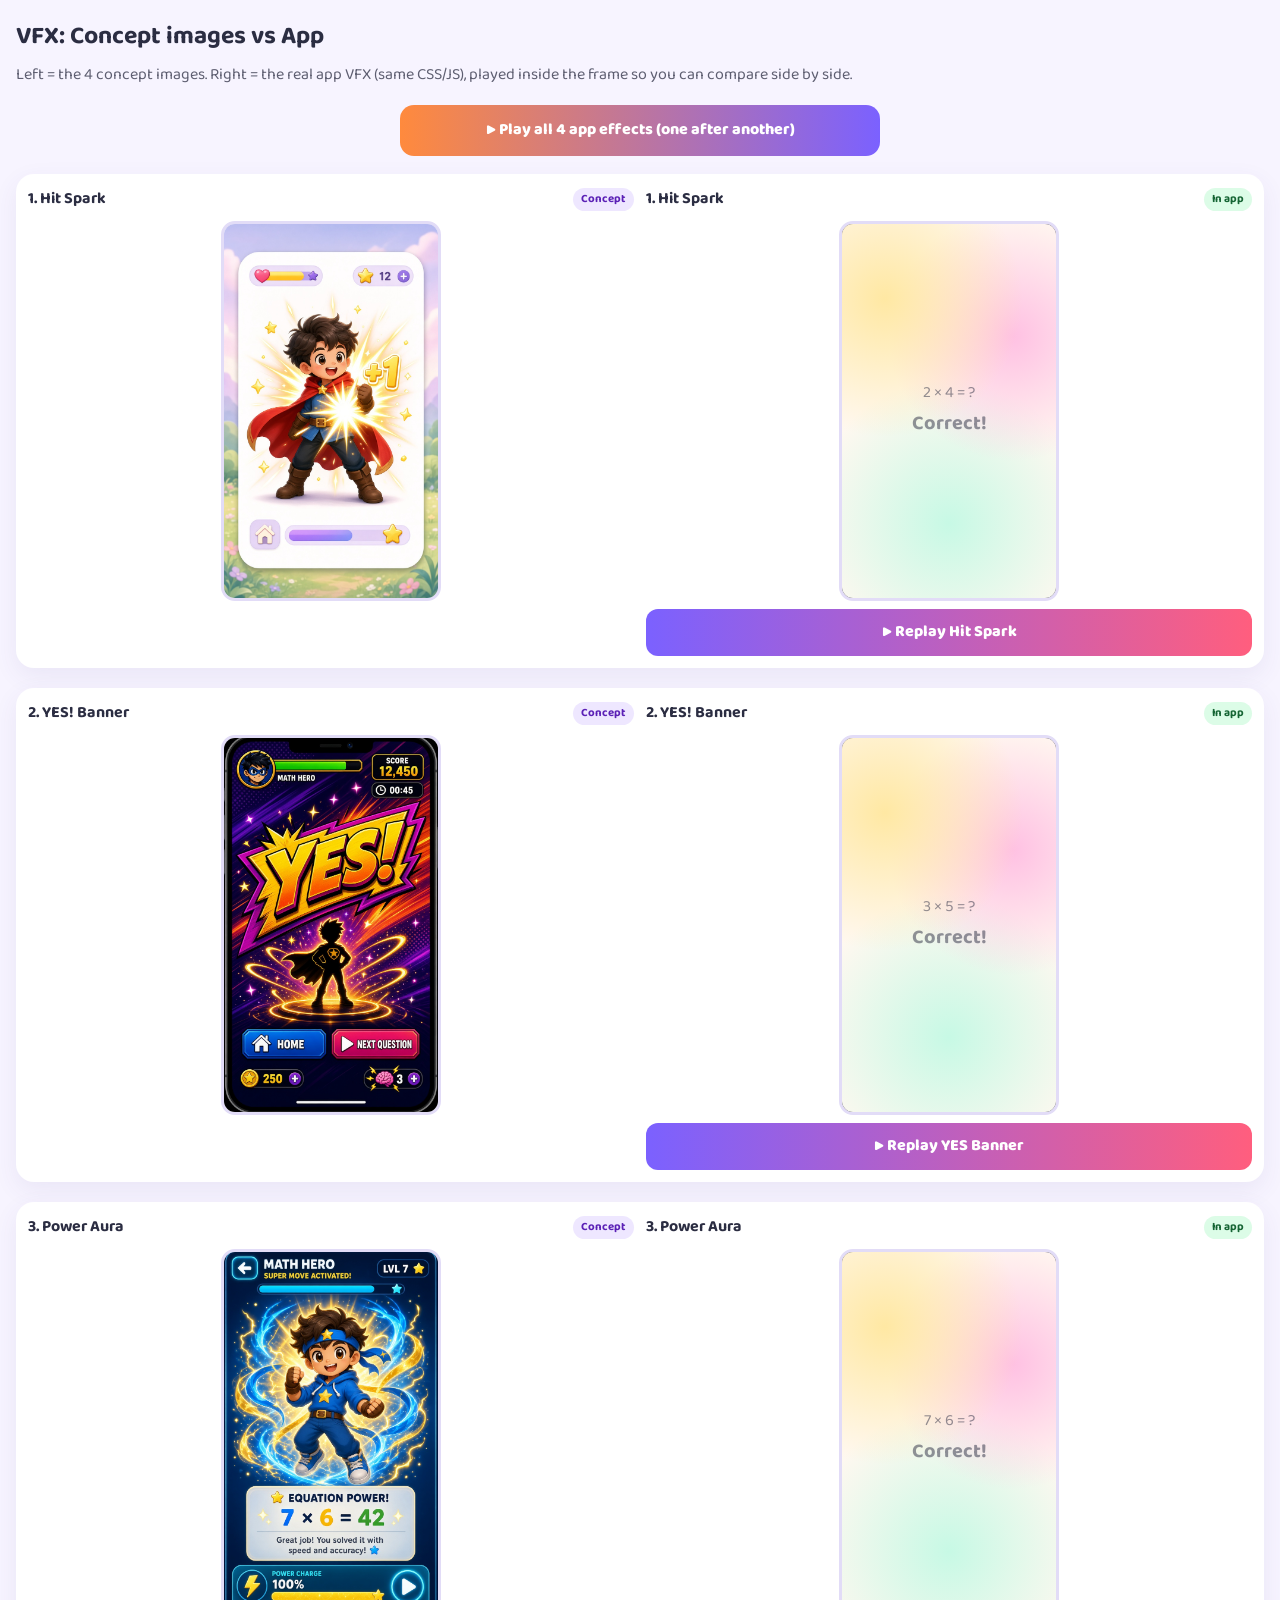
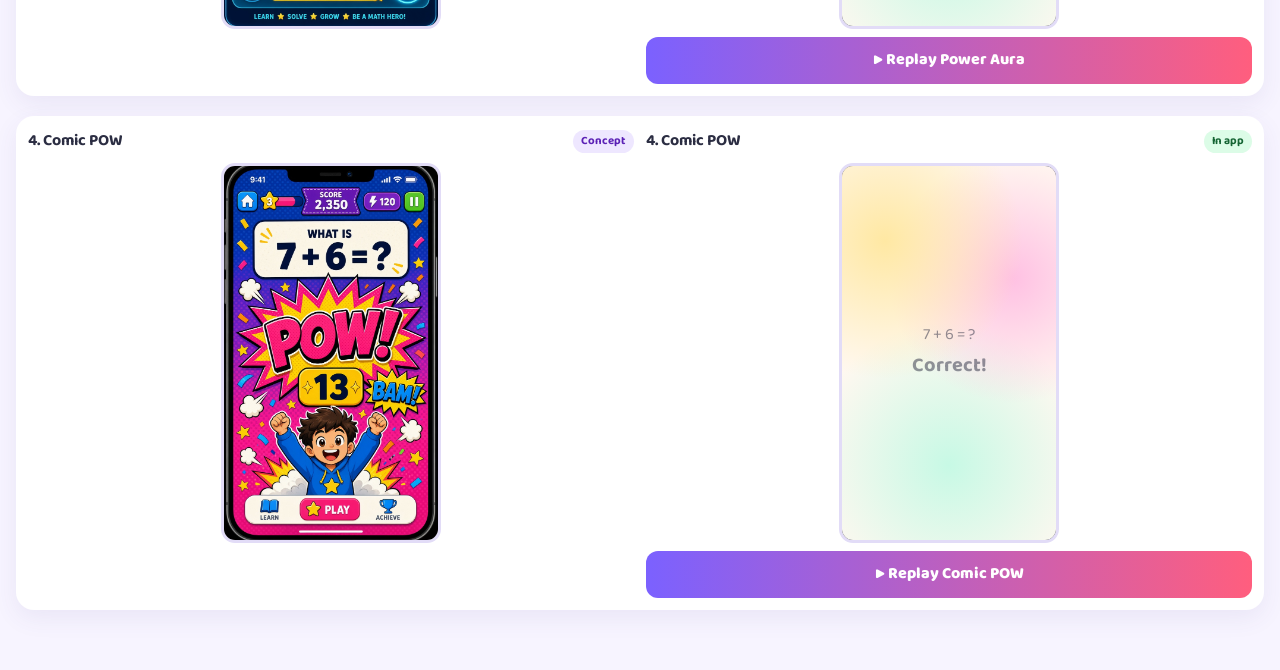
==== vfx-compare.html @ 4880e650 "Add concept-vs-app VFX compare page and richer win effects. Co-authored-by: Cursor <cursoragent@curs" ====
<!doctype html>
<html lang="en">
<head>
  <meta charset="utf-8">
  <meta name="viewport" content="width=device-width, initial-scale=1">
  <title>VFX Compare — Concept vs App</title>
  <link href="https://fonts.googleapis.com/css2?family=Baloo+Bhaijaan+2:wght@700;800&display=swap" rel="stylesheet">
  <link rel="stylesheet" href="css/vfx.css">
  <style>
    :root { --ink: #2B2D42; --bg: #F7F4FF; }
    * { box-sizing: border-box; }
    body {
      margin: 0;
      font-family: "Baloo Bhaijaan 2", system-ui, sans-serif;
      background: var(--bg);
      color: var(--ink);
      padding: 16px 16px 40px;
    }
    h1 { margin: 0 0 6px; font-size: 1.55rem; }
    .sub { margin: 0 0 18px; opacity: .75; line-height: 1.35; }
    .row {
      display: grid;
      grid-template-columns: 1fr 1fr;
      gap: 12px;
      margin-bottom: 20px;
      background: #fff;
      border-radius: 18px;
      padding: 12px;
      box-shadow: 0 8px 24px rgba(80, 60, 140, .08);
    }
    .col h2 {
      margin: 0 0 8px;
      font-size: 1rem;
      display: flex;
      justify-content: space-between;
      align-items: center;
      gap: 8px;
    }
    .tag {
      font-size: .72rem;
      padding: 2px 8px;
      border-radius: 999px;
      background: #EEE7FF;
      color: #5B21B6;
      white-space: nowrap;
    }
    .tag.app { background: #DCFCE7; color: #166534; }
    .frame {
      position: relative;
      border-radius: 14px;
      overflow: hidden;
      background: #1a1a2e;
      aspect-ratio: 9 / 16;
      max-height: 380px;
      margin: 0 auto;
      width: min(100%, 220px);
      border: 3px solid #E2DCF7;
    }
    .frame img {
      width: 100%;
      height: 100%;
      object-fit: cover;
      display: block;
    }
    .stage {
      width: 100%;
      height: 100%;
      background:
        radial-gradient(circle at 20% 20%, #FFE8A3 0, transparent 40%),
        radial-gradient(circle at 80% 30%, #FFC1E3 0, transparent 40%),
        radial-gradient(circle at 50% 80%, #C7F9E5 0, transparent 45%),
        #FFF8F0;
      display: grid;
      place-items: center;
      position: relative;
      overflow: hidden;
    }
    .stage .fake-ui {
      text-align: center;
      z-index: 1;
      opacity: .5;
      pointer-events: none;
    }
    .stage .fake-ui b { font-size: 1.25rem; }
    /* Local VFX layer clipped inside the phone frame */
    .stage .local-vfx {
      position: absolute;
      inset: 0;
      z-index: 5;
      pointer-events: none;
      opacity: 0;
      visibility: hidden;
    }
    .stage .local-vfx.on {
      opacity: 1;
      visibility: visible;
    }
    .stage .local-vfx .vfx-banner { top: 42%; }
    .stage .local-vfx .vfx-spark,
    .stage .local-vfx .vfx-aura,
    .stage .local-vfx .vfx-pow {
      left: 50%;
      top: 45%;
    }
    .stage .local-vfx .vfx-bam {
      left: 72%;
      top: 58%;
    }
    .play {
      margin-top: 8px;
      width: 100%;
      border: 0;
      border-radius: 12px;
      padding: 10px;
      font: inherit;
      font-weight: 800;
      color: #fff;
      background: linear-gradient(90deg, #7B61FF, #FF5E7E);
      cursor: pointer;
    }
    .all {
      display: block;
      width: 100%;
      max-width: 480px;
      margin: 0 auto 18px;
      border: 0;
      border-radius: 14px;
      padding: 12px;
      font: inherit;
      font-weight: 800;
      color: #fff;
      background: linear-gradient(90deg, #FF8A3D, #7B61FF);
      cursor: pointer;
    }
    @media (max-width: 700px) {
      .row { grid-template-columns: 1fr; }
      .frame { max-height: 340px; }
    }
  </style>
</head>
<body>
  <h1>VFX: Concept images vs App</h1>
  <p class="sub">Left = the 4 concept images. Right = the real app VFX (same CSS/JS), played inside the frame so you can compare side by side.</p>
  <button class="all" id="playAll" type="button">▶ Play all 4 app effects (one after another)</button>

  <section class="row">
    <div class="col">
      <h2>1. Hit Spark <span class="tag">Concept</span></h2>
      <div class="frame"><img src="img/vfx-ideas/1-hit-spark.jpg" alt="Hit spark concept"></div>
    </div>
    <div class="col">
      <h2>1. Hit Spark <span class="tag app">In app</span></h2>
      <div class="frame">
        <div class="stage" data-style="spark">
          <div class="fake-ui"><div>2 × 4 = ?</div><b>Correct!</b></div>
          <div class="local-vfx"></div>
        </div>
      </div>
      <button class="play" type="button" data-style="spark">▶ Replay Hit Spark</button>
    </div>
  </section>

  <section class="row">
    <div class="col">
      <h2>2. YES! Banner <span class="tag">Concept</span></h2>
      <div class="frame"><img src="img/vfx-ideas/2-yes-banner.jpg" alt="YES banner concept"></div>
    </div>
    <div class="col">
      <h2>2. YES! Banner <span class="tag app">In app</span></h2>
      <div class="frame">
        <div class="stage" data-style="banner">
          <div class="fake-ui"><div>3 × 5 = ?</div><b>Correct!</b></div>
          <div class="local-vfx"></div>
        </div>
      </div>
      <button class="play" type="button" data-style="banner">▶ Replay YES Banner</button>
    </div>
  </section>

  <section class="row">
    <div class="col">
      <h2>3. Power Aura <span class="tag">Concept</span></h2>
      <div class="frame"><img src="img/vfx-ideas/3-power-aura.jpg" alt="Power aura concept"></div>
    </div>
    <div class="col">
      <h2>3. Power Aura <span class="tag app">In app</span></h2>
      <div class="frame">
        <div class="stage" data-style="aura">
          <div class="fake-ui"><div>7 × 6 = ?</div><b>Correct!</b></div>
          <div class="local-vfx"></div>
        </div>
      </div>
      <button class="play" type="button" data-style="aura">▶ Replay Power Aura</button>
    </div>
  </section>

  <section class="row">
    <div class="col">
      <h2>4. Comic POW <span class="tag">Concept</span></h2>
      <div class="frame"><img src="img/vfx-ideas/4-comic-pow.jpg" alt="Comic POW concept"></div>
    </div>
    <div class="col">
      <h2>4. Comic POW <span class="tag app">In app</span></h2>
      <div class="frame">
        <div class="stage" data-style="pow">
          <div class="fake-ui"><div>7 + 6 = ?</div><b>Correct!</b></div>
          <div class="local-vfx"></div>
        </div>
      </div>
      <button class="play" type="button" data-style="pow">▶ Replay Comic POW</button>
    </div>
  </section>

  <script>
    const HTML = {
      spark: `
        <div class="vfx-flash"></div>
        <div class="vfx-tint hot"></div>
        <div class="vfx-lines"></div>
        <div class="vfx-spark">
          <i></i><i></i><i></i><i></i><i></i><i></i><i></i><i></i>
          <span class="vfx-starburst"></span>
          <b class="vfx-plus">+1</b>
        </div>`,
      banner: `
        <div class="vfx-flash soft"></div>
        <div class="vfx-tint hot"></div>
        <div class="vfx-speed"></div>
        <div class="vfx-banner"><span>YES!</span></div>`,
      aura: `
        <div class="vfx-flash soft"></div>
        <div class="vfx-tint cool"></div>
        <div class="vfx-aura">
          <span class="ring"></span><span class="ring d2"></span><span class="ring d3"></span>
          <span class="bolt"></span>
        </div>
        <div class="vfx-banner small"><span>POWER!</span></div>`,
      pow: `
        <div class="vfx-flash soft"></div>
        <div class="vfx-tint hot"></div>
        <div class="vfx-pow">
          <span class="burst"></span>
          <b>POW</b>
        </div>
        <div class="vfx-bam">BAM!</div>
        <div class="vfx-stars">⭐✨🌟💫⭐</div>`,
    };

    function play(style, holdMs = 2200) {
      const stage = document.querySelector(`.stage[data-style="${style}"]`);
      const layer = stage.querySelector('.local-vfx');
      layer.className = 'local-vfx';
      layer.innerHTML = '';
      void layer.offsetWidth;
      layer.style.setProperty('--vx', '50%');
      layer.style.setProperty('--vy', '45%');
      layer.innerHTML = HTML[style];
      layer.classList.add('on', 'mode-' + style);
      clearTimeout(layer._t);
      layer._t = setTimeout(() => {
        layer.classList.remove('on');
        layer.innerHTML = '';
      }, holdMs);
    }

    document.querySelectorAll('.play').forEach((btn) => {
      btn.addEventListener('click', () => play(btn.dataset.style));
    });

    document.getElementById('playAll').addEventListener('click', async () => {
      for (const s of ['spark', 'banner', 'aura', 'pow']) {
        document.querySelector(`.stage[data-style="${s}"]`).scrollIntoView({ block: 'center', behavior: 'smooth' });
        play(s, 2300);
        await new Promise((r) => setTimeout(r, 2400));
      }
    });

    // Auto-start: show spark then banner so the page isn't empty
    setTimeout(() => play('spark', 2500), 400);
    setTimeout(() => {
      document.querySelector('.stage[data-style="banner"]').closest('.row').scrollIntoView({ block: 'center' });
      play('banner', 2500);
    }, 3000);
  </script>
</body>
</html>
---- css/vfx.css ----
/* Fighting-game style win overlays — longer hold so kids can see them */

.vfx-host {
  position: fixed;
  inset: 0;
  z-index: 200;
  pointer-events: none;
  overflow: hidden;
  opacity: 0;
  visibility: hidden;
}
.vfx-host.on {
  opacity: 1;
  visibility: visible;
}

.vfx-flash {
  position: absolute;
  inset: 0;
  background: radial-gradient(circle at var(--vx, 50%) var(--vy, 45%), rgba(255, 255, 255, .95), transparent 58%);
  animation: vfx-flash 1.1s ease-out forwards;
}
.vfx-flash.soft {
  background: radial-gradient(circle at 50% 42%, rgba(255, 230, 140, .75), transparent 62%);
}

.vfx-tint {
  position: absolute;
  inset: 0;
  background: rgba(123, 97, 255, .28);
  animation: vfx-tint 1.8s ease-out forwards;
}
.vfx-tint.hot { background: rgba(255, 94, 126, .32); }
.vfx-tint.cool { background: rgba(34, 211, 238, .28); }

@keyframes vfx-flash {
  0% { opacity: 1; }
  35% { opacity: .7; }
  100% { opacity: 0; }
}
@keyframes vfx-tint {
  0%, 55% { opacity: 1; }
  100% { opacity: 0; }
}

.vfx-lines,
.vfx-speed {
  position: absolute;
  inset: -10%;
  background:
    repeating-conic-gradient(from 0deg at 50% 50%, transparent 0 7deg, rgba(255, 255, 255, .35) 7deg 8deg);
  mix-blend-mode: screen;
  animation: vfx-spin 1.6s linear forwards;
  opacity: .85;
}
.vfx-speed {
  background:
    linear-gradient(115deg, transparent 30%, rgba(255, 80, 160, .55) 48%, transparent 55%),
    linear-gradient(65deg, transparent 35%, rgba(255, 200, 40, .55) 50%, transparent 60%);
  animation: vfx-slash 1.4s ease-out forwards;
}
@keyframes vfx-spin {
  0% { transform: scale(.75) rotate(0); opacity: .9; }
  55% { transform: scale(1.25) rotate(18deg); opacity: .75; }
  100% { transform: scale(1.5) rotate(28deg); opacity: 0; }
}
@keyframes vfx-slash {
  0% { transform: scaleX(.15); opacity: 1; }
  50% { transform: scaleX(1.1); opacity: .85; }
  100% { transform: scaleX(1.3); opacity: 0; }
}

.vfx-spark {
  position: absolute;
  left: var(--vx, 50%);
  top: var(--vy, 45%);
  width: 0;
  height: 0;
  translate: -50% -50%;
}
.vfx-spark i {
  position: absolute;
  left: 0;
  top: 0;
  width: 14px;
  height: 70px;
  margin-left: -7px;
  margin-top: -70px;
  background: linear-gradient(#fff, #FFE566, #FF8A3D);
  border-radius: 6px;
  transform-origin: center bottom;
  animation: vfx-ray 1.5s ease-out forwards;
  box-shadow: 0 0 12px #FFCC00;
}
.vfx-spark i:nth-child(1) { transform: rotate(0deg); }
.vfx-spark i:nth-child(2) { transform: rotate(45deg); animation-delay: .03s; }
.vfx-spark i:nth-child(3) { transform: rotate(90deg); animation-delay: .06s; }
.vfx-spark i:nth-child(4) { transform: rotate(135deg); animation-delay: .03s; }
.vfx-spark i:nth-child(5) { transform: rotate(180deg); }
.vfx-spark i:nth-child(6) { transform: rotate(225deg); animation-delay: .05s; }
.vfx-spark i:nth-child(7) { transform: rotate(270deg); }
.vfx-spark i:nth-child(8) { transform: rotate(315deg); animation-delay: .06s; }

.vfx-starburst {
  position: absolute;
  left: 0;
  top: 0;
  width: 160px;
  height: 160px;
  translate: -50% -50%;
  background: radial-gradient(circle, #FFF7AD 0 18%, #FFCC00 19% 34%, transparent 35%);
  clip-path: polygon(50% 0%, 61% 30%, 98% 20%, 72% 48%, 100% 60%, 72% 68%, 92% 98%, 58% 78%, 50% 100%, 42% 78%, 10% 98%, 28% 68%, 0% 58%, 28% 45%, 4% 18%, 40% 30%);
  animation: vfx-powburst 2s ease-out forwards;
}
.vfx-plus {
  position: absolute;
  left: 36px;
  top: -36px;
  translate: 0 -100%;
  color: #FFCC00;
  font-size: 3.2rem;
  font-weight: 900;
  text-shadow: 0 4px 0 #B45309, 0 0 22px #fff, 2px 2px 0 #7C2D12;
  animation: vfx-pop 1.8s cubic-bezier(.2, 1.4, .4, 1) forwards;
}
.vfx-bam {
  position: absolute;
  left: calc(var(--vx, 50%) + 70px);
  top: calc(var(--vy, 45%) + 40px);
  translate: -50% -50%;
  padding: 6px 12px;
  border-radius: 10px;
  background: #38BDF8;
  color: #fff;
  font-size: 1.4rem;
  font-weight: 900;
  box-shadow: 0 4px 0 #0369A1;
  animation: vfx-pop 2s ease-out forwards;
}
@keyframes vfx-ray {
  0% { height: 12px; opacity: 1; filter: brightness(1.5); }
  40% { height: 100px; opacity: 1; }
  100% { height: 120px; opacity: 0; }
}
@keyframes vfx-pop {
  0% { transform: scale(.3); opacity: 0; }
  20% { transform: scale(1.35); opacity: 1; }
  70% { transform: scale(1.1) translateY(-20px); opacity: 1; }
  100% { transform: scale(1) translateY(-44px); opacity: 0; }
}

.vfx-banner {
  position: absolute;
  left: 50%;
  top: 40%;
  translate: -50% -50%;
  padding: 16px 40px;
  border-radius: 14px;
  background: linear-gradient(90deg, #FF5E7E, #FFB13D 55%, #F5B700);
  box-shadow: 0 10px 0 #B45309, 0 0 50px rgba(255, 180, 40, .75);
  /* Pop in → hold long → fade out */
  animation: vfx-banner 2.1s cubic-bezier(.2, 1.3, .4, 1) forwards;
  z-index: 2;
}
.vfx-banner.small {
  top: 58%;
  padding: 10px 24px;
  animation-duration: 2s;
}
.vfx-banner span {
  display: block;
  color: #fff;
  font-size: clamp(2.4rem, 11vw, 3.4rem);
  font-weight: 900;
  letter-spacing: .04em;
  text-shadow: 0 4px 0 rgba(0, 0, 0, .28);
  white-space: nowrap;
}
.vfx-banner.small span { font-size: clamp(1.5rem, 6.5vw, 2.1rem); }
@keyframes vfx-banner {
  0% { transform: rotate(-10deg) scale(.35); opacity: 0; }
  15% { transform: rotate(-8deg) scale(1.18); opacity: 1; }
  70% { transform: rotate(-8deg) scale(1); opacity: 1; }
  100% { transform: rotate(-6deg) scale(1.06); opacity: 0; }
}

.vfx-aura {
  position: absolute;
  left: var(--vx, 50%);
  top: var(--vy, 45%);
  width: 240px;
  height: 240px;
  translate: -50% -50%;
}
.vfx-aura .ring {
  position: absolute;
  inset: 22%;
  border: 5px solid #5EEAD4;
  border-radius: 50%;
  box-shadow: 0 0 28px #22D3EE, inset 0 0 24px rgba(250, 204, 21, .7);
  animation: vfx-ring 1.8s ease-out forwards;
}
.vfx-aura .ring.d2 { inset: 8%; border-color: #FDE047; animation-delay: .1s; }
.vfx-aura .ring.d3 { inset: -12%; border-color: #A78BFA; animation-delay: .2s; }
.vfx-aura .bolt {
  position: absolute;
  inset: 0;
  background:
    radial-gradient(circle, rgba(255, 255, 255, .95) 0 10%, transparent 11%),
    conic-gradient(from 20deg, transparent 0 18%, #67E8F9 20%, transparent 24%, transparent 48%, #FDE047 50%, transparent 54%);
  animation: vfx-bolt 1.7s ease-out forwards;
  border-radius: 50%;
}
@keyframes vfx-ring {
  0% { transform: scale(.25); opacity: 1; }
  55% { transform: scale(1.2); opacity: .85; }
  100% { transform: scale(1.7); opacity: 0; }
}
@keyframes vfx-bolt {
  0% { transform: scale(.4) rotate(0); opacity: 1; }
  55% { transform: scale(1.15) rotate(30deg); opacity: .9; }
  100% { transform: scale(1.45) rotate(50deg); opacity: 0; }
}

.vfx-pow {
  position: absolute;
  left: var(--vx, 50%);
  top: var(--vy, 45%);
  width: 220px;
  height: 220px;
  translate: -50% -50%;
}
.vfx-pow .burst {
  position: absolute;
  inset: 0;
  background: radial-gradient(circle, #FFF7AD 0 28%, #FF6FB5 29% 52%, #FFB13D 53% 70%, transparent 71%);
  clip-path: polygon(50% 0%, 63% 28%, 95% 18%, 78% 45%, 100% 55%, 78% 65%, 92% 90%, 62% 78%, 50% 100%, 38% 78%, 10% 92%, 22% 65%, 0% 55%, 22% 42%, 6% 16%, 37% 28%);
  animation: vfx-powburst 2s cubic-bezier(.2, 1.3, .4, 1) forwards;
}
.vfx-pow b {
  position: absolute;
  inset: 0;
  display: grid;
  place-items: center;
  color: #fff;
  font-size: 2.8rem;
  font-weight: 900;
  text-shadow: 0 4px 0 #9D174D;
  animation: vfx-pop 2s ease-out forwards;
}
.vfx-stars {
  position: absolute;
  left: 50%;
  top: 52%;
  translate: -50% -50%;
  font-size: 2.1rem;
  letter-spacing: .4em;
  animation: vfx-stars 2s ease-out forwards;
}
@keyframes vfx-powburst {
  0% { transform: scale(.15) rotate(-25deg); opacity: 0; }
  18% { transform: scale(1.2) rotate(8deg); opacity: 1; }
  70% { transform: scale(1.15) rotate(0); opacity: 1; }
  100% { transform: scale(1.5) rotate(0); opacity: 0; }
}
@keyframes vfx-stars {
  0% { transform: scale(.4); opacity: 0; }
  20% { opacity: 1; }
  70% { transform: scale(1.25) translateY(-16px); opacity: 1; }
  100% { transform: scale(1.5) translateY(-44px); opacity: 0; }
}
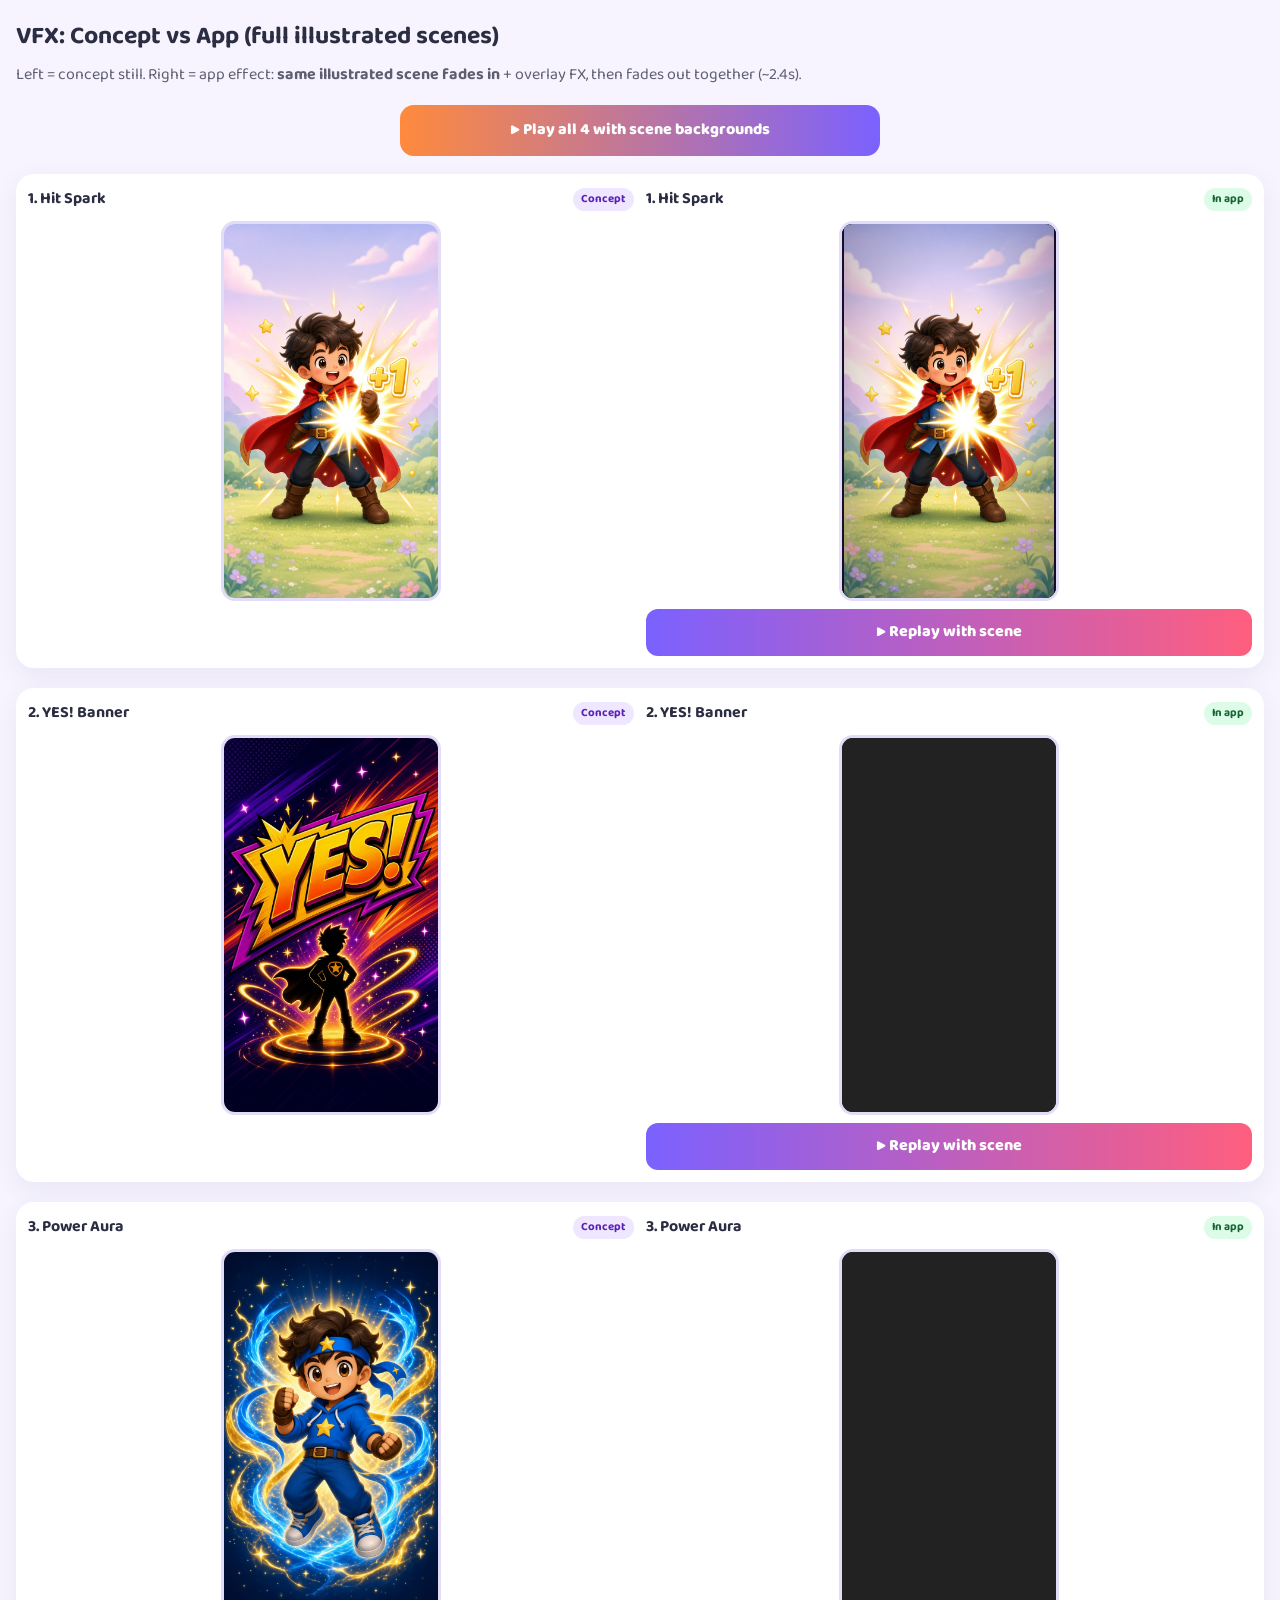
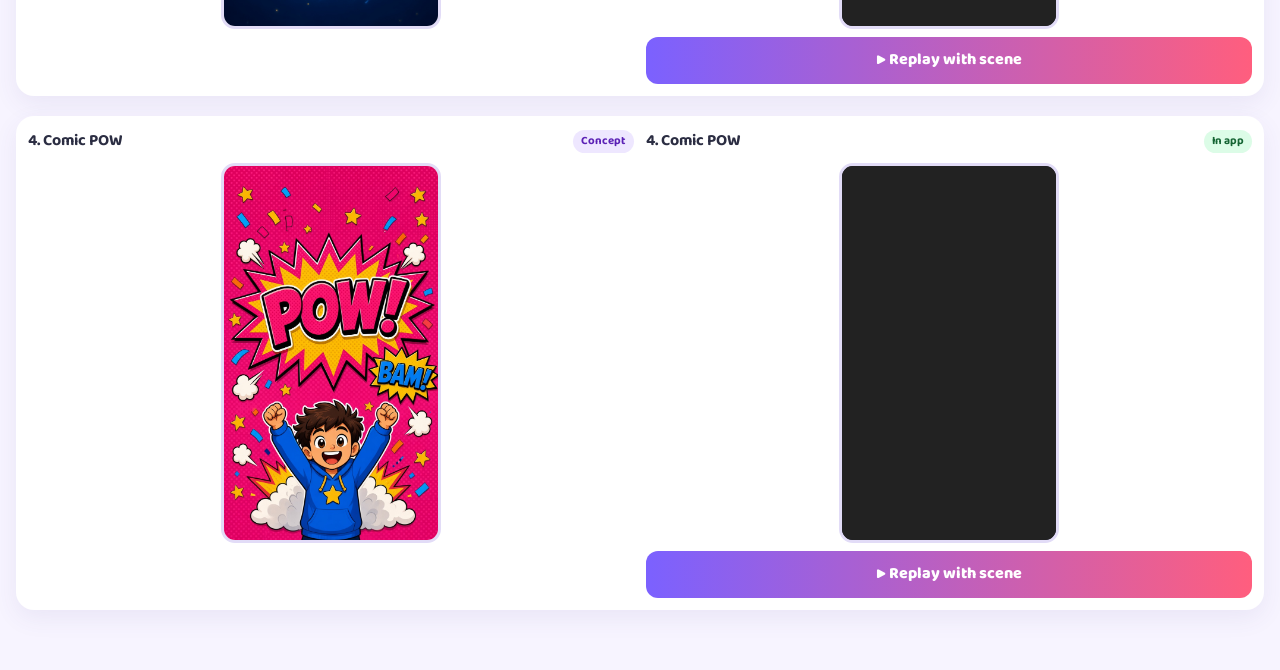
==== commit 009eedc3: "Add gender win VFX, end finales with cheer, and fix door time labels. Girl point-score scenes and 5x" ====
--- a/vfx-compare.html
+++ b/vfx-compare.html
@@ -3,7 +3,7 @@
 <head>
   <meta charset="utf-8">
   <meta name="viewport" content="width=device-width, initial-scale=1">
-  <title>VFX Compare — Concept vs App</title>
+  <title>VFX Compare — Concept vs App (with scenes)</title>
   <link href="https://fonts.googleapis.com/css2?family=Baloo+Bhaijaan+2:wght@700;800&display=swap" rel="stylesheet">
   <link rel="stylesheet" href="css/vfx.css">
   <style>
@@ -65,24 +65,10 @@
     .stage {
       width: 100%;
       height: 100%;
-      background:
-        radial-gradient(circle at 20% 20%, #FFE8A3 0, transparent 40%),
-        radial-gradient(circle at 80% 30%, #FFC1E3 0, transparent 40%),
-        radial-gradient(circle at 50% 80%, #C7F9E5 0, transparent 45%),
-        #FFF8F0;
-      display: grid;
-      place-items: center;
       position: relative;
       overflow: hidden;
-    }
-    .stage .fake-ui {
-      text-align: center;
-      z-index: 1;
-      opacity: .5;
-      pointer-events: none;
-    }
-    .stage .fake-ui b { font-size: 1.25rem; }
-    /* Local VFX layer clipped inside the phone frame */
+      background: #222;
+    }
     .stage .local-vfx {
       position: absolute;
       inset: 0;
@@ -90,22 +76,32 @@
       pointer-events: none;
       opacity: 0;
       visibility: hidden;
-    }
-    .stage .local-vfx.on {
-      opacity: 1;
-      visibility: visible;
-    }
-    .stage .local-vfx .vfx-banner { top: 42%; }
-    .stage .local-vfx .vfx-spark,
-    .stage .local-vfx .vfx-aura,
-    .stage .local-vfx .vfx-pow {
-      left: 50%;
-      top: 45%;
-    }
-    .stage .local-vfx .vfx-bam {
-      left: 72%;
-      top: 58%;
-    }
+      transition: opacity .35s ease;
+    }
+    .stage .local-vfx.on { opacity: 1; visibility: visible; }
+    .stage .local-vfx.leaving { opacity: 0; }
+    .stage .local-vfx {
+      --vx: 50%;
+      --vy: 45%;
+    }
+    .stage .local-vfx {
+      background: #1a1030;
+    }
+    .stage .local-vfx .vfx-scene {
+      position: absolute;
+      inset: 0;
+      z-index: 0;
+      width: 100%;
+      height: 100%;
+      object-fit: contain;
+      object-position: center;
+    }
+    .stage .local-vfx .vfx-scene-shade {
+      position: absolute;
+      inset: 0;
+      z-index: 1;
+    }
+    .stage .local-vfx .vfx-fx { position: absolute; inset: 0; z-index: 5; }
     .play {
       margin-top: 8px;
       width: 100%;
@@ -139,9 +135,9 @@
   </style>
 </head>
 <body>
-  <h1>VFX: Concept images vs App</h1>
-  <p class="sub">Left = the 4 concept images. Right = the real app VFX (same CSS/JS), played inside the frame so you can compare side by side.</p>
-  <button class="all" id="playAll" type="button">▶ Play all 4 app effects (one after another)</button>
+  <h1>VFX: Concept vs App (full illustrated scenes)</h1>
+  <p class="sub">Left = concept still. Right = app effect: <b>same illustrated scene fades in</b> + overlay FX, then fades out together (~2.4s).</p>
+  <button class="all" id="playAll" type="button">▶ Play all 4 with scene backgrounds</button>
 
   <section class="row">
     <div class="col">
@@ -150,13 +146,8 @@
     </div>
     <div class="col">
       <h2>1. Hit Spark <span class="tag app">In app</span></h2>
-      <div class="frame">
-        <div class="stage" data-style="spark">
-          <div class="fake-ui"><div>2 × 4 = ?</div><b>Correct!</b></div>
-          <div class="local-vfx"></div>
-        </div>
-      </div>
-      <button class="play" type="button" data-style="spark">▶ Replay Hit Spark</button>
+      <div class="frame"><div class="stage" data-style="spark"><div class="local-vfx"></div></div></div>
+      <button class="play" type="button" data-style="spark">▶ Replay with scene</button>
     </div>
   </section>
 
@@ -167,13 +158,8 @@
     </div>
     <div class="col">
       <h2>2. YES! Banner <span class="tag app">In app</span></h2>
-      <div class="frame">
-        <div class="stage" data-style="banner">
-          <div class="fake-ui"><div>3 × 5 = ?</div><b>Correct!</b></div>
-          <div class="local-vfx"></div>
-        </div>
-      </div>
-      <button class="play" type="button" data-style="banner">▶ Replay YES Banner</button>
+      <div class="frame"><div class="stage" data-style="banner"><div class="local-vfx"></div></div></div>
+      <button class="play" type="button" data-style="banner">▶ Replay with scene</button>
     </div>
   </section>
 
@@ -184,13 +170,8 @@
     </div>
     <div class="col">
       <h2>3. Power Aura <span class="tag app">In app</span></h2>
-      <div class="frame">
-        <div class="stage" data-style="aura">
-          <div class="fake-ui"><div>7 × 6 = ?</div><b>Correct!</b></div>
-          <div class="local-vfx"></div>
-        </div>
-      </div>
-      <button class="play" type="button" data-style="aura">▶ Replay Power Aura</button>
+      <div class="frame"><div class="stage" data-style="aura"><div class="local-vfx"></div></div></div>
+      <button class="play" type="button" data-style="aura">▶ Replay with scene</button>
     </div>
   </section>
 
@@ -201,65 +182,44 @@
     </div>
     <div class="col">
       <h2>4. Comic POW <span class="tag app">In app</span></h2>
-      <div class="frame">
-        <div class="stage" data-style="pow">
-          <div class="fake-ui"><div>7 + 6 = ?</div><b>Correct!</b></div>
-          <div class="local-vfx"></div>
-        </div>
-      </div>
-      <button class="play" type="button" data-style="pow">▶ Replay Comic POW</button>
-    </div>
-  </section>
-
+      <div class="frame"><div class="stage" data-style="pow"><div class="local-vfx"></div></div></div>
+      <button class="play" type="button" data-style="pow">▶ Replay with scene</button>
+    </div>
+  </section>
+
+  <script src="js/vfx.js"></script>
   <script>
-    const HTML = {
-      spark: `
-        <div class="vfx-flash"></div>
-        <div class="vfx-tint hot"></div>
-        <div class="vfx-lines"></div>
-        <div class="vfx-spark">
-          <i></i><i></i><i></i><i></i><i></i><i></i><i></i><i></i>
-          <span class="vfx-starburst"></span>
-          <b class="vfx-plus">+1</b>
-        </div>`,
-      banner: `
-        <div class="vfx-flash soft"></div>
-        <div class="vfx-tint hot"></div>
-        <div class="vfx-speed"></div>
-        <div class="vfx-banner"><span>YES!</span></div>`,
-      aura: `
-        <div class="vfx-flash soft"></div>
-        <div class="vfx-tint cool"></div>
-        <div class="vfx-aura">
-          <span class="ring"></span><span class="ring d2"></span><span class="ring d3"></span>
-          <span class="bolt"></span>
-        </div>
-        <div class="vfx-banner small"><span>POWER!</span></div>`,
-      pow: `
-        <div class="vfx-flash soft"></div>
-        <div class="vfx-tint hot"></div>
-        <div class="vfx-pow">
-          <span class="burst"></span>
-          <b>POW</b>
-        </div>
-        <div class="vfx-bam">BAM!</div>
-        <div class="vfx-stars">⭐✨🌟💫⭐</div>`,
+    const FX = {
+      spark: `<div class="vfx-flash"></div><div class="vfx-lines"></div><div class="vfx-spark"><i></i><i></i><i></i><i></i><i></i><i></i><i></i><i></i><span class="vfx-starburst"></span><b class="vfx-plus">+1</b></div>`,
+      banner: `<div class="vfx-flash soft"></div><div class="vfx-speed"></div><div class="vfx-banner"><span>YES!</span></div>`,
+      aura: `<div class="vfx-flash soft"></div><div class="vfx-aura"><span class="ring"></span><span class="ring d2"></span><span class="ring d3"></span><span class="bolt"></span></div><div class="vfx-banner small"><span>POWER!</span></div>`,
+      pow: `<div class="vfx-flash soft"></div><div class="vfx-pow"><span class="burst"></span><b>POW</b></div><div class="vfx-bam">BAM!</div><div class="vfx-stars">⭐✨🌟💫⭐</div>`,
     };
 
-    function play(style, holdMs = 2200) {
+    function play(style, holdMs = 2400) {
       const stage = document.querySelector(`.stage[data-style="${style}"]`);
       const layer = stage.querySelector('.local-vfx');
+      const scene = Vfx.SCENES[style];
+      clearTimeout(layer._t);
+      clearTimeout(layer._t2);
       layer.className = 'local-vfx';
       layer.innerHTML = '';
       void layer.offsetWidth;
       layer.style.setProperty('--vx', '50%');
       layer.style.setProperty('--vy', '45%');
-      layer.innerHTML = HTML[style];
+      layer.innerHTML = `
+        <div class="vfx-scene-wrap">
+          <img class="vfx-scene" src="${scene}" alt="">
+        </div>
+        <div class="vfx-scene-shade"></div>
+        <div class="vfx-fx">${FX[style]}</div>`;
       layer.classList.add('on', 'mode-' + style);
-      clearTimeout(layer._t);
       layer._t = setTimeout(() => {
-        layer.classList.remove('on');
-        layer.innerHTML = '';
+        layer.classList.add('leaving');
+        layer._t2 = setTimeout(() => {
+          layer.classList.remove('on', 'leaving');
+          layer.innerHTML = '';
+        }, 380);
       }, holdMs);
     }
 
@@ -270,17 +230,16 @@
     document.getElementById('playAll').addEventListener('click', async () => {
       for (const s of ['spark', 'banner', 'aura', 'pow']) {
         document.querySelector(`.stage[data-style="${s}"]`).scrollIntoView({ block: 'center', behavior: 'smooth' });
-        play(s, 2300);
-        await new Promise((r) => setTimeout(r, 2400));
+        play(s, 2400);
+        await new Promise((r) => setTimeout(r, 2900));
       }
     });
 
-    // Auto-start: show spark then banner so the page isn't empty
-    setTimeout(() => play('spark', 2500), 400);
+    setTimeout(() => play('spark', 2600), 500);
     setTimeout(() => {
       document.querySelector('.stage[data-style="banner"]').closest('.row').scrollIntoView({ block: 'center' });
-      play('banner', 2500);
-    }, 3000);
+      play('banner', 2600);
+    }, 3200);
   </script>
 </body>
 </html>
--- a/css/vfx.css
+++ b/css/vfx.css
@@ -1,73 +1,108 @@
-/* Fighting-game style win overlays — longer hold so kids can see them */
+/* Win VFX: full-viewport host, illustration FITTED inside, CSS FX clearly on top */
 
 .vfx-host {
   position: fixed;
   inset: 0;
-  z-index: 200;
+  width: 100%;
+  height: 100%;
+  z-index: 9999;
   pointer-events: none;
   overflow: hidden;
   opacity: 0;
   visibility: hidden;
+  transition: opacity .3s ease;
+  background: #1a1030;
+  display: flex;
+  align-items: center;
+  justify-content: center;
 }
 .vfx-host.on {
   opacity: 1;
   visibility: visible;
 }
+.vfx-host.leaving {
+  opacity: 0;
+}
+
+/* Wrapper keeps the whole illustration on-screen (never larger than viewport) */
+.vfx-scene-wrap {
+  position: absolute;
+  inset: 0;
+  z-index: 0;
+  display: flex;
+  align-items: center;
+  justify-content: center;
+  overflow: hidden;
+}
+.vfx-scene {
+  display: block;
+  width: auto;
+  height: auto;
+  max-width: 100%;
+  max-height: 100%;
+  object-fit: contain;
+  object-position: center;
+}
+.vfx-scene-shade {
+  position: absolute;
+  inset: 0;
+  z-index: 1;
+  background: radial-gradient(ellipse at 50% 45%, transparent 40%, rgba(10, 5, 25, .3) 100%);
+  pointer-events: none;
+}
+
+/* CSS FX always above the illustration */
+.vfx-fx {
+  position: absolute;
+  inset: 0;
+  z-index: 5;
+  pointer-events: none;
+}
 
 .vfx-flash {
   position: absolute;
   inset: 0;
-  background: radial-gradient(circle at var(--vx, 50%) var(--vy, 45%), rgba(255, 255, 255, .95), transparent 58%);
-  animation: vfx-flash 1.1s ease-out forwards;
+  z-index: 1;
+  background: radial-gradient(circle at var(--vx, 50%) var(--vy, 45%), rgba(255, 255, 255, .9), transparent 55%);
+  animation: vfx-flash 1.2s ease-out forwards;
 }
 .vfx-flash.soft {
-  background: radial-gradient(circle at 50% 42%, rgba(255, 230, 140, .75), transparent 62%);
-}
-
-.vfx-tint {
-  position: absolute;
-  inset: 0;
-  background: rgba(123, 97, 255, .28);
-  animation: vfx-tint 1.8s ease-out forwards;
-}
-.vfx-tint.hot { background: rgba(255, 94, 126, .32); }
-.vfx-tint.cool { background: rgba(34, 211, 238, .28); }
+  background: radial-gradient(circle at 50% 42%, rgba(255, 240, 160, .8), transparent 60%);
+}
 
 @keyframes vfx-flash {
   0% { opacity: 1; }
-  35% { opacity: .7; }
-  100% { opacity: 0; }
-}
-@keyframes vfx-tint {
-  0%, 55% { opacity: 1; }
+  40% { opacity: .55; }
   100% { opacity: 0; }
 }
 
 .vfx-lines,
 .vfx-speed {
   position: absolute;
-  inset: -10%;
+  inset: -5%;
+  z-index: 2;
+  opacity: .95;
+}
+.vfx-lines {
   background:
-    repeating-conic-gradient(from 0deg at 50% 50%, transparent 0 7deg, rgba(255, 255, 255, .35) 7deg 8deg);
-  mix-blend-mode: screen;
+    repeating-conic-gradient(from 0deg at 50% 50%, transparent 0 7deg, rgba(255, 255, 255, .55) 7deg 8deg);
   animation: vfx-spin 1.6s linear forwards;
-  opacity: .85;
 }
 .vfx-speed {
   background:
-    linear-gradient(115deg, transparent 30%, rgba(255, 80, 160, .55) 48%, transparent 55%),
-    linear-gradient(65deg, transparent 35%, rgba(255, 200, 40, .55) 50%, transparent 60%);
+    linear-gradient(115deg, transparent 28%, rgba(255, 80, 160, .75) 48%, transparent 56%),
+    linear-gradient(65deg, transparent 32%, rgba(255, 210, 40, .75) 50%, transparent 62%);
   animation: vfx-slash 1.4s ease-out forwards;
 }
 @keyframes vfx-spin {
-  0% { transform: scale(.75) rotate(0); opacity: .9; }
-  55% { transform: scale(1.25) rotate(18deg); opacity: .75; }
-  100% { transform: scale(1.5) rotate(28deg); opacity: 0; }
+  0% { transform: scale(.8) rotate(0); opacity: 1; }
+  55% { transform: scale(1.2) rotate(16deg); opacity: .85; }
+  100% { transform: scale(1.45) rotate(26deg); opacity: 0; }
 }
 @keyframes vfx-slash {
-  0% { transform: scaleX(.15); opacity: 1; }
-  50% { transform: scaleX(1.1); opacity: .85; }
-  100% { transform: scaleX(1.3); opacity: 0; }
+  0% { transform: scaleX(.2); opacity: 1; }
+  50% { transform: scaleX(1.05); opacity: .9; }
+  100% { transform: scaleX(1.25); opacity: 0; }
 }
 
 .vfx-spark {
@@ -77,20 +112,21 @@
   width: 0;
   height: 0;
   translate: -50% -50%;
+  z-index: 6;
 }
 .vfx-spark i {
   position: absolute;
   left: 0;
   top: 0;
-  width: 14px;
-  height: 70px;
-  margin-left: -7px;
-  margin-top: -70px;
+  width: clamp(12px, 3.2vw, 18px);
+  height: clamp(70px, 18vw, 130px);
+  margin-left: calc(clamp(12px, 3.2vw, 18px) / -2);
+  margin-top: calc(clamp(70px, 18vw, 130px) * -1);
   background: linear-gradient(#fff, #FFE566, #FF8A3D);
   border-radius: 6px;
   transform-origin: center bottom;
-  animation: vfx-ray 1.5s ease-out forwards;
-  box-shadow: 0 0 12px #FFCC00;
+  animation: vfx-ray 1.6s ease-out forwards;
+  box-shadow: 0 0 16px #FFCC00, 0 0 32px #FF8A3D;
 }
 .vfx-spark i:nth-child(1) { transform: rotate(0deg); }
 .vfx-spark i:nth-child(2) { transform: rotate(45deg); animation-delay: .03s; }
@@ -105,48 +141,51 @@
   position: absolute;
   left: 0;
   top: 0;
-  width: 160px;
-  height: 160px;
+  width: clamp(160px, 48vw, 260px);
+  height: clamp(160px, 48vw, 260px);
   translate: -50% -50%;
   background: radial-gradient(circle, #FFF7AD 0 18%, #FFCC00 19% 34%, transparent 35%);
   clip-path: polygon(50% 0%, 61% 30%, 98% 20%, 72% 48%, 100% 60%, 72% 68%, 92% 98%, 58% 78%, 50% 100%, 42% 78%, 10% 98%, 28% 68%, 0% 58%, 28% 45%, 4% 18%, 40% 30%);
   animation: vfx-powburst 2s ease-out forwards;
+  filter: drop-shadow(0 0 18px rgba(255, 200, 40, .9));
 }
 .vfx-plus {
   position: absolute;
-  left: 36px;
-  top: -36px;
+  left: clamp(32px, 9vw, 56px);
+  top: clamp(-32px, -7vw, -48px);
   translate: 0 -100%;
   color: #FFCC00;
-  font-size: 3.2rem;
+  font-size: clamp(3rem, 14vw, 4.5rem);
   font-weight: 900;
-  text-shadow: 0 4px 0 #B45309, 0 0 22px #fff, 2px 2px 0 #7C2D12;
-  animation: vfx-pop 1.8s cubic-bezier(.2, 1.4, .4, 1) forwards;
+  text-shadow: 0 5px 0 #B45309, 0 0 28px #fff, 3px 3px 0 #7C2D12;
+  animation: vfx-pop 2s cubic-bezier(.2, 1.4, .4, 1) forwards;
+  z-index: 7;
 }
 .vfx-bam {
   position: absolute;
-  left: calc(var(--vx, 50%) + 70px);
-  top: calc(var(--vy, 45%) + 40px);
-  translate: -50% -50%;
-  padding: 6px 12px;
-  border-radius: 10px;
+  left: calc(var(--vx, 50%) + clamp(56px, 16vw, 100px));
+  top: calc(var(--vy, 45%) + clamp(32px, 9vw, 64px));
+  translate: -50% -50%;
+  padding: 8px 16px;
+  border-radius: 12px;
   background: #38BDF8;
   color: #fff;
-  font-size: 1.4rem;
+  font-size: clamp(1.5rem, 6vw, 2.1rem);
   font-weight: 900;
-  box-shadow: 0 4px 0 #0369A1;
-  animation: vfx-pop 2s ease-out forwards;
+  box-shadow: 0 5px 0 #0369A1, 0 0 20px rgba(56, 189, 248, .7);
+  animation: vfx-pop 2.1s ease-out forwards;
+  z-index: 7;
 }
 @keyframes vfx-ray {
-  0% { height: 12px; opacity: 1; filter: brightness(1.5); }
-  40% { height: 100px; opacity: 1; }
-  100% { height: 120px; opacity: 0; }
+  0% { height: 16px; opacity: 1; filter: brightness(1.6); }
+  40% { height: clamp(90px, 24vw, 150px); opacity: 1; }
+  100% { height: clamp(110px, 28vw, 170px); opacity: 0; }
 }
 @keyframes vfx-pop {
-  0% { transform: scale(.3); opacity: 0; }
-  20% { transform: scale(1.35); opacity: 1; }
-  70% { transform: scale(1.1) translateY(-20px); opacity: 1; }
-  100% { transform: scale(1) translateY(-44px); opacity: 0; }
+  0% { transform: scale(.25); opacity: 0; }
+  18% { transform: scale(1.4); opacity: 1; }
+  65% { transform: scale(1.12) translateY(-16px); opacity: 1; }
+  100% { transform: scale(1) translateY(-40px); opacity: 0; }
 }
 
 .vfx-banner {
@@ -154,51 +193,50 @@
   left: 50%;
   top: 40%;
   translate: -50% -50%;
-  padding: 16px 40px;
-  border-radius: 14px;
+  padding: clamp(16px, 4vw, 26px) clamp(32px, 12vw, 60px);
+  border-radius: 16px;
   background: linear-gradient(90deg, #FF5E7E, #FFB13D 55%, #F5B700);
-  box-shadow: 0 10px 0 #B45309, 0 0 50px rgba(255, 180, 40, .75);
-  /* Pop in → hold long → fade out */
-  animation: vfx-banner 2.1s cubic-bezier(.2, 1.3, .4, 1) forwards;
-  z-index: 2;
+  box-shadow: 0 12px 0 #B45309, 0 0 60px rgba(255, 180, 40, .9);
+  animation: vfx-banner 2.2s cubic-bezier(.2, 1.3, .4, 1) forwards;
+  z-index: 8;
 }
 .vfx-banner.small {
-  top: 58%;
-  padding: 10px 24px;
-  animation-duration: 2s;
+  top: 62%;
+  padding: 12px 28px;
 }
 .vfx-banner span {
   display: block;
   color: #fff;
-  font-size: clamp(2.4rem, 11vw, 3.4rem);
+  font-size: clamp(2.6rem, 13vw, 4.2rem);
   font-weight: 900;
   letter-spacing: .04em;
-  text-shadow: 0 4px 0 rgba(0, 0, 0, .28);
+  text-shadow: 0 5px 0 rgba(0, 0, 0, .3);
   white-space: nowrap;
 }
-.vfx-banner.small span { font-size: clamp(1.5rem, 6.5vw, 2.1rem); }
+.vfx-banner.small span { font-size: clamp(1.7rem, 8vw, 2.6rem); }
 @keyframes vfx-banner {
-  0% { transform: rotate(-10deg) scale(.35); opacity: 0; }
-  15% { transform: rotate(-8deg) scale(1.18); opacity: 1; }
-  70% { transform: rotate(-8deg) scale(1); opacity: 1; }
-  100% { transform: rotate(-6deg) scale(1.06); opacity: 0; }
+  0% { transform: rotate(-12deg) scale(.2); opacity: 0; }
+  14% { transform: rotate(-8deg) scale(1.22); opacity: 1; }
+  72% { transform: rotate(-8deg) scale(1); opacity: 1; }
+  100% { transform: rotate(-5deg) scale(1.05); opacity: 0; }
 }
 
 .vfx-aura {
   position: absolute;
   left: var(--vx, 50%);
   top: var(--vy, 45%);
-  width: 240px;
-  height: 240px;
-  translate: -50% -50%;
+  width: clamp(220px, 62vw, 340px);
+  height: clamp(220px, 62vw, 340px);
+  translate: -50% -50%;
+  z-index: 6;
 }
 .vfx-aura .ring {
   position: absolute;
   inset: 22%;
-  border: 5px solid #5EEAD4;
+  border: 6px solid #5EEAD4;
   border-radius: 50%;
-  box-shadow: 0 0 28px #22D3EE, inset 0 0 24px rgba(250, 204, 21, .7);
-  animation: vfx-ring 1.8s ease-out forwards;
+  box-shadow: 0 0 36px #22D3EE, inset 0 0 28px rgba(250, 204, 21, .8);
+  animation: vfx-ring 1.9s ease-out forwards;
 }
 .vfx-aura .ring.d2 { inset: 8%; border-color: #FDE047; animation-delay: .1s; }
 .vfx-aura .ring.d3 { inset: -12%; border-color: #A78BFA; animation-delay: .2s; }
@@ -208,34 +246,36 @@
   background:
     radial-gradient(circle, rgba(255, 255, 255, .95) 0 10%, transparent 11%),
     conic-gradient(from 20deg, transparent 0 18%, #67E8F9 20%, transparent 24%, transparent 48%, #FDE047 50%, transparent 54%);
-  animation: vfx-bolt 1.7s ease-out forwards;
+  animation: vfx-bolt 1.8s ease-out forwards;
   border-radius: 50%;
 }
 @keyframes vfx-ring {
-  0% { transform: scale(.25); opacity: 1; }
-  55% { transform: scale(1.2); opacity: .85; }
-  100% { transform: scale(1.7); opacity: 0; }
+  0% { transform: scale(.2); opacity: 1; }
+  55% { transform: scale(1.25); opacity: .9; }
+  100% { transform: scale(1.8); opacity: 0; }
 }
 @keyframes vfx-bolt {
-  0% { transform: scale(.4) rotate(0); opacity: 1; }
-  55% { transform: scale(1.15) rotate(30deg); opacity: .9; }
-  100% { transform: scale(1.45) rotate(50deg); opacity: 0; }
+  0% { transform: scale(.35) rotate(0); opacity: 1; }
+  55% { transform: scale(1.2) rotate(28deg); opacity: .95; }
+  100% { transform: scale(1.5) rotate(48deg); opacity: 0; }
 }
 
 .vfx-pow {
   position: absolute;
   left: var(--vx, 50%);
   top: var(--vy, 45%);
-  width: 220px;
-  height: 220px;
-  translate: -50% -50%;
+  width: clamp(200px, 58vw, 300px);
+  height: clamp(200px, 58vw, 300px);
+  translate: -50% -50%;
+  z-index: 6;
 }
 .vfx-pow .burst {
   position: absolute;
   inset: 0;
   background: radial-gradient(circle, #FFF7AD 0 28%, #FF6FB5 29% 52%, #FFB13D 53% 70%, transparent 71%);
   clip-path: polygon(50% 0%, 63% 28%, 95% 18%, 78% 45%, 100% 55%, 78% 65%, 92% 90%, 62% 78%, 50% 100%, 38% 78%, 10% 92%, 22% 65%, 0% 55%, 22% 42%, 6% 16%, 37% 28%);
-  animation: vfx-powburst 2s cubic-bezier(.2, 1.3, .4, 1) forwards;
+  animation: vfx-powburst 2.1s cubic-bezier(.2, 1.3, .4, 1) forwards;
+  filter: drop-shadow(0 0 22px rgba(255, 110, 180, .85));
 }
 .vfx-pow b {
   position: absolute;
@@ -243,29 +283,209 @@
   display: grid;
   place-items: center;
   color: #fff;
-  font-size: 2.8rem;
+  font-size: clamp(2.8rem, 12vw, 3.8rem);
   font-weight: 900;
-  text-shadow: 0 4px 0 #9D174D;
-  animation: vfx-pop 2s ease-out forwards;
+  text-shadow: 0 5px 0 #9D174D, 0 0 20px #fff;
+  animation: vfx-pop 2.1s ease-out forwards;
 }
 .vfx-stars {
   position: absolute;
   left: 50%;
-  top: 52%;
-  translate: -50% -50%;
-  font-size: 2.1rem;
-  letter-spacing: .4em;
-  animation: vfx-stars 2s ease-out forwards;
+  top: 54%;
+  translate: -50% -50%;
+  font-size: clamp(2rem, 8vw, 3rem);
+  letter-spacing: .45em;
+  animation: vfx-stars 2.1s ease-out forwards;
+  z-index: 7;
+  filter: drop-shadow(0 2px 6px rgba(0, 0, 0, .35));
 }
 @keyframes vfx-powburst {
-  0% { transform: scale(.15) rotate(-25deg); opacity: 0; }
-  18% { transform: scale(1.2) rotate(8deg); opacity: 1; }
+  0% { transform: scale(.12) rotate(-25deg); opacity: 0; }
+  16% { transform: scale(1.25) rotate(8deg); opacity: 1; }
   70% { transform: scale(1.15) rotate(0); opacity: 1; }
-  100% { transform: scale(1.5) rotate(0); opacity: 0; }
+  100% { transform: scale(1.55) rotate(0); opacity: 0; }
 }
 @keyframes vfx-stars {
+  0% { transform: scale(.35); opacity: 0; }
+  18% { opacity: 1; }
+  70% { transform: scale(1.3) translateY(-14px); opacity: 1; }
+  100% { transform: scale(1.55) translateY(-40px); opacity: 0; }
+}
+
+/* Girl / pink point-score accents */
+.vfx-flash.pink {
+  background: radial-gradient(circle at var(--vx, 50%) var(--vy, 45%), rgba(255, 200, 230, .95), transparent 55%);
+}
+.vfx-flash.soft.pink {
+  background: radial-gradient(circle at 50% 42%, rgba(255, 180, 220, .85), transparent 60%);
+}
+.vfx-lines.pink {
+  background: repeating-conic-gradient(from 0deg at 50% 50%, transparent 0 7deg, rgba(255, 160, 210, .55) 7deg 8deg);
+}
+.vfx-speed.pink {
+  background:
+    linear-gradient(115deg, transparent 28%, rgba(255, 120, 190, .8) 48%, transparent 56%),
+    linear-gradient(65deg, transparent 32%, rgba(255, 200, 230, .75) 50%, transparent 62%);
+}
+.vfx-starburst.pink {
+  background: radial-gradient(circle, #FFE4F2 0 18%, #FF6FB5 19% 34%, transparent 35%);
+  filter: drop-shadow(0 0 18px rgba(255, 120, 190, .9));
+}
+.vfx-plus.pink { color: #FF4D9A; text-shadow: 0 5px 0 #9D174D, 0 0 28px #fff, 3px 3px 0 #BE185D; }
+.vfx-banner.pink {
+  background: linear-gradient(90deg, #FF6FB5, #FFB6D9 50%, #FF8DC7);
+  box-shadow: 0 12px 0 #BE185D, 0 0 60px rgba(255, 120, 190, .9);
+}
+.vfx-aura.pink .ring { border-color: #F9A8D4; box-shadow: 0 0 36px #F472B6, inset 0 0 28px rgba(255, 240, 250, .8); }
+.vfx-aura.pink .ring.d2 { border-color: #FDE68A; }
+.vfx-aura.pink .ring.d3 { border-color: #C4B5FD; }
+.vfx-pow.pink .burst {
+  background: radial-gradient(circle, #FFE4F2 0 28%, #FF6FB5 29% 52%, #F9A8D4 53% 70%, transparent 71%);
+}
+.vfx-bam.pink {
+  background: #F472B6;
+  box-shadow: 0 5px 0 #BE185D, 0 0 20px rgba(244, 114, 182, .7);
+}
+.vfx-hearts {
+  position: absolute;
+  left: 50%;
+  top: 58%;
+  translate: -50% -50%;
+  font-size: clamp(1.6rem, 7vw, 2.4rem);
+  letter-spacing: .35em;
+  animation: vfx-stars 2.1s ease-out forwards;
+  z-index: 7;
+}
+
+/* ---- End-of-level finale ---- */
+.vfx-scene-shade.finale {
+  background: radial-gradient(ellipse at 50% 40%, transparent 30%, rgba(10, 5, 30, .4) 100%);
+}
+.vfx-finale-rays {
+  position: absolute;
+  inset: -20%;
+  z-index: 2;
+  background: repeating-conic-gradient(from 0deg at 50% 45%, transparent 0 12deg, rgba(255, 220, 100, .35) 12deg 14deg);
+  animation: vfx-finale-spin 4s linear forwards;
+}
+.vfx-finale-rays.pink {
+  background: repeating-conic-gradient(from 0deg at 50% 45%, transparent 0 12deg, rgba(255, 160, 210, .4) 12deg 14deg);
+}
+.vfx-finale-ring {
+  position: absolute;
+  left: 50%;
+  top: 44%;
+  width: min(70vw, 320px);
+  height: min(70vw, 320px);
+  translate: -50% -50%;
+  border: 6px solid rgba(255, 220, 80, .85);
+  border-radius: 50%;
+  box-shadow: 0 0 40px rgba(255, 200, 60, .7);
+  animation: vfx-finale-ring 3.6s ease-out forwards;
+  z-index: 3;
+}
+.vfx-finale-ring.pink {
+  border-color: rgba(255, 140, 200, .9);
+  box-shadow: 0 0 40px rgba(255, 120, 190, .75);
+}
+.vfx-finale-ring.delay { animation-delay: .25s; width: min(90vw, 420px); height: min(90vw, 420px); opacity: .7; }
+.vfx-finale-title {
+  position: absolute;
+  left: 50%;
+  top: 38%;
+  translate: -50% -50%;
+  z-index: 8;
+  padding: clamp(14px, 3.5vw, 22px) clamp(28px, 10vw, 56px);
+  border-radius: 18px;
+  background: linear-gradient(90deg, #FFB13D, #F5B700 50%, #FFE566);
+  box-shadow: 0 14px 0 #B45309, 0 0 70px rgba(255, 200, 40, .95);
+  animation: vfx-finale-title 3.8s cubic-bezier(.2, 1.25, .4, 1) forwards;
+}
+.vfx-finale-title.pink {
+  background: linear-gradient(90deg, #FF6FB5, #FFB6D9 45%, #FF8DC7);
+  box-shadow: 0 14px 0 #BE185D, 0 0 70px rgba(255, 130, 200, .95);
+}
+.vfx-finale-title span {
+  display: block;
+  color: #fff;
+  font-size: clamp(2.2rem, 11vw, 3.6rem);
+  font-weight: 900;
+  letter-spacing: .04em;
+  text-shadow: 0 5px 0 rgba(0, 0, 0, .28);
+  white-space: nowrap;
+}
+.vfx-finale-bits {
+  position: absolute;
+  left: 50%;
+  top: 58%;
+  translate: -50% -50%;
+  font-size: clamp(1.8rem, 8vw, 2.8rem);
+  letter-spacing: .28em;
+  animation: vfx-finale-bits 3.8s ease-out forwards;
+  z-index: 7;
+  filter: drop-shadow(0 3px 8px rgba(0, 0, 0, .35));
+}
+.vfx-finale-burst {
+  position: absolute;
+  left: 50%;
+  top: 46%;
+  width: min(80vw, 360px);
+  height: min(80vw, 360px);
+  translate: -50% -50%;
+  background: radial-gradient(circle, rgba(255, 240, 180, .9) 0 18%, rgba(255, 160, 40, .55) 30%, transparent 62%);
+  animation: vfx-finale-burst 3.6s ease-out forwards;
+  z-index: 2;
+}
+.vfx-finale-burst.pink {
+  background: radial-gradient(circle, rgba(255, 220, 240, .95) 0 18%, rgba(255, 120, 190, .55) 32%, transparent 62%);
+}
+@keyframes vfx-finale-spin {
+  0% { transform: scale(.7) rotate(0); opacity: .9; }
+  70% { opacity: .75; }
+  100% { transform: scale(1.4) rotate(50deg); opacity: 0; }
+}
+@keyframes vfx-finale-ring {
+  0% { transform: scale(.2); opacity: 1; }
+  55% { transform: scale(1.15); opacity: .85; }
+  100% { transform: scale(1.7); opacity: 0; }
+}
+@keyframes vfx-finale-title {
+  0% { transform: scale(.2) rotate(-8deg); opacity: 0; }
+  12% { transform: scale(1.2) rotate(-4deg); opacity: 1; }
+  70% { transform: scale(1) rotate(-3deg); opacity: 1; }
+  100% { transform: scale(1.06) rotate(-2deg); opacity: 0; }
+}
+@keyframes vfx-finale-bits {
   0% { transform: scale(.4); opacity: 0; }
-  20% { opacity: 1; }
-  70% { transform: scale(1.25) translateY(-16px); opacity: 1; }
-  100% { transform: scale(1.5) translateY(-44px); opacity: 0; }
-}
+  15% { opacity: 1; }
+  70% { transform: scale(1.25) translateY(-20px); opacity: 1; }
+  100% { transform: scale(1.5) translateY(-50px); opacity: 0; }
+}
+@keyframes vfx-finale-burst {
+  0% { transform: scale(.3); opacity: .9; }
+  50% { transform: scale(1.2); opacity: .7; }
+  100% { transform: scale(1.8); opacity: 0; }
+}
+
+/* Keep win FX timed even if a global reduced-motion rule is present */
+#vfxHost .vfx-flash { animation-duration: 1.2s !important; }
+#vfxHost .vfx-lines { animation-duration: 1.6s !important; }
+#vfxHost .vfx-speed { animation-duration: 1.4s !important; }
+#vfxHost .vfx-spark i { animation-duration: 1.6s !important; }
+#vfxHost .vfx-starburst,
+#vfxHost .vfx-pow .burst { animation-duration: 2.1s !important; }
+#vfxHost .vfx-plus,
+#vfxHost .vfx-pow b,
+#vfxHost .vfx-bam,
+#vfxHost .vfx-hearts { animation-duration: 2.1s !important; }
+#vfxHost .vfx-banner { animation-duration: 2.2s !important; }
+#vfxHost .vfx-banner.small { animation-duration: 2s !important; }
+#vfxHost .vfx-aura .ring,
+#vfxHost .vfx-aura .bolt { animation-duration: 1.9s !important; }
+#vfxHost .vfx-stars { animation-duration: 2.1s !important; }
+#vfxHost .vfx-finale-rays { animation-duration: 4s !important; }
+#vfxHost .vfx-finale-ring { animation-duration: 3.6s !important; }
+#vfxHost .vfx-finale-title { animation-duration: 3.8s !important; }
+#vfxHost .vfx-finale-bits { animation-duration: 3.8s !important; }
+#vfxHost .vfx-finale-burst { animation-duration: 3.6s !important; }
+#vfxHost { transition-duration: .3s !important; }
